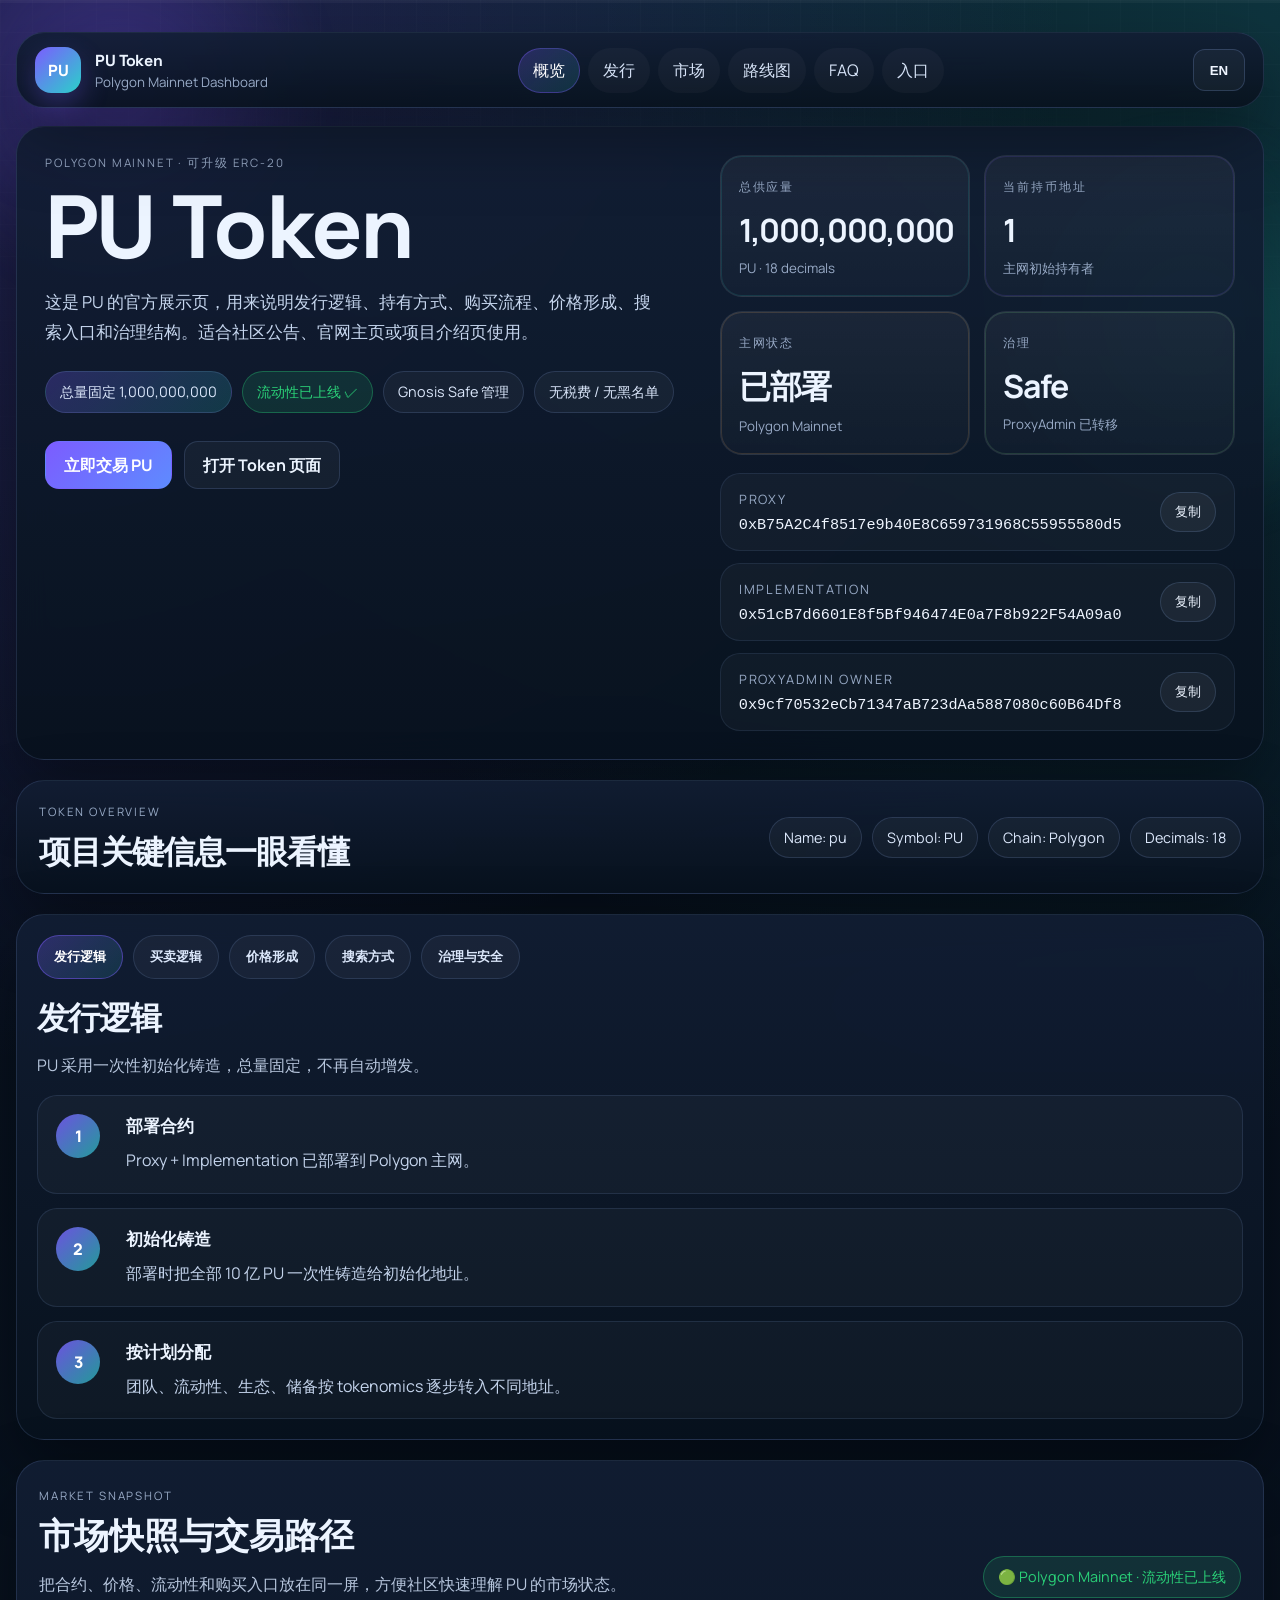
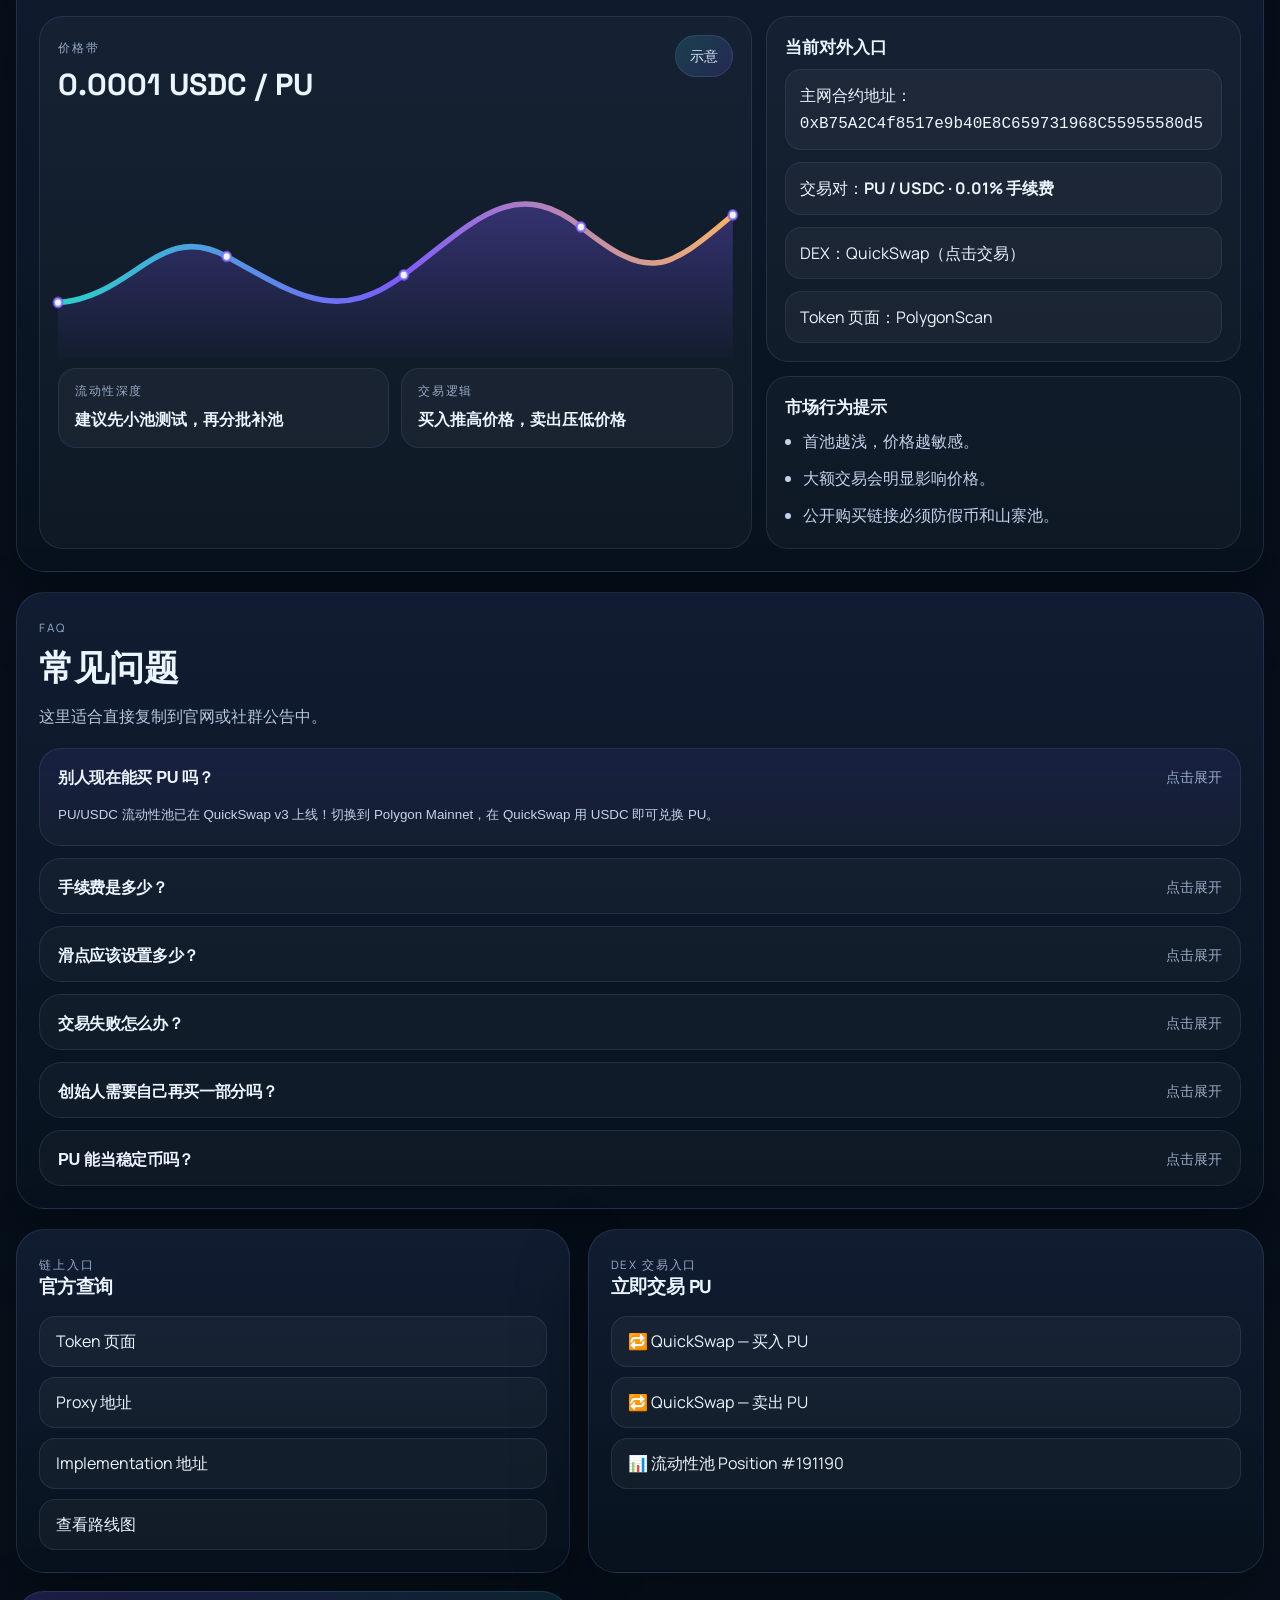
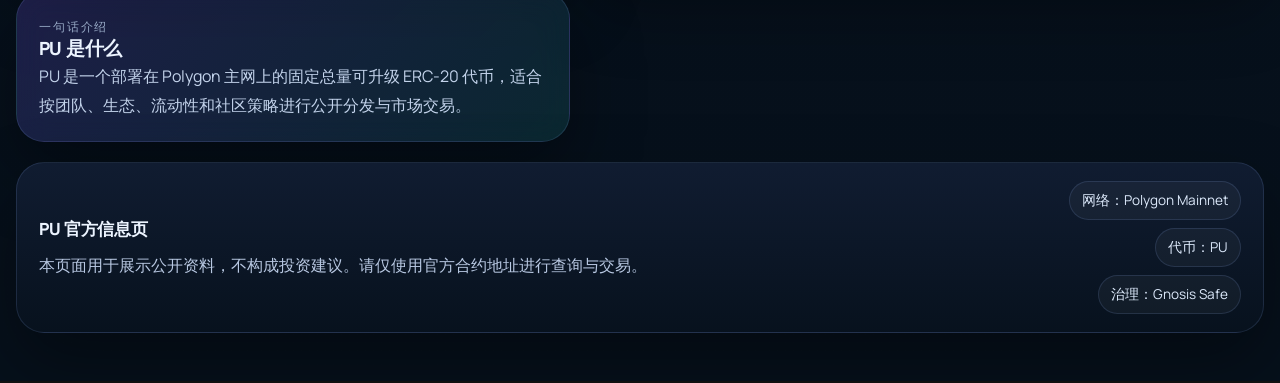
==== index.html @ f5fe123c "deploy: PU Token official site" ====
<!DOCTYPE html>
<html lang="zh-CN">
<head>
  <meta charset="UTF-8" />
  <meta name="viewport" content="width=device-width, initial-scale=1.0" />
  <meta name="description" content="PU 代币展示页：发行、买卖、价格、搜索方式与链上信息总览" />
  <meta property="og:title" content="PU Token" />
  <meta property="og:description" content="PU is a fixed-supply ERC-20 token on Polygon Mainnet, tradeable on QuickSwap v3." />
  <meta property="og:image" content="assets/pu-logo-256.png" />
  <meta property="og:type" content="website" />
  <title>PU Token Dashboard</title>
  <link rel="icon" type="image/png" href="assets/pu-logo-256.png" />
  <link rel="preconnect" href="https://fonts.googleapis.com" />
  <link rel="preconnect" href="https://fonts.gstatic.com" crossorigin />
  <link href="https://fonts.googleapis.com/css2?family=Manrope:wght@400;500;600;700;800&family=Space+Grotesk:wght@400;500;700&display=swap" rel="stylesheet" />
  <link rel="stylesheet" href="styles.css" />
</head>
<body data-page="index">
  <div class="background-orb orb-a"></div>
  <div class="background-orb orb-b"></div>
  <div class="background-grid"></div>
  <div class="scroll-progress" aria-hidden="true"><span></span></div>

  <main class="page-shell">
    <header class="topbar card">
      <a class="brand" href="#overview" aria-label="返回顶部">
        <span class="brand-mark">PU</span>
        <span class="brand-copy">
          <strong>PU Token</strong>
          <small>Polygon Mainnet Dashboard</small>
        </span>
      </a>

      <nav class="nav-links" aria-label="页面导航">
        <a class="nav-link active" href="index.html" data-nav-link data-nav="index" data-zh="概览" data-en="Overview">概览</a>
        <a class="nav-link" href="issuance.html" data-nav-link data-nav="issuance" data-zh="发行" data-en="Issuance">发行</a>
        <a class="nav-link" href="market.html" data-nav-link data-nav="market" data-zh="市场" data-en="Market">市场</a>
        <a class="nav-link" href="roadmap.html" data-nav-link data-nav="roadmap" data-zh="路线图" data-en="Roadmap">路线图</a>
        <a class="nav-link" href="faq.html" data-nav-link data-nav="faq" data-zh="FAQ" data-en="FAQ">FAQ</a>
        <a class="nav-link" href="index.html#links" data-nav-link data-nav="links" data-zh="入口" data-en="Links">入口</a>
      </nav>

      <button class="lang-toggle" type="button" data-lang-toggle>EN</button>
    </header>

    <section class="hero card" id="overview">
      <div class="hero-copy">
        <div class="eyebrow" data-zh="Polygon Mainnet · 可升级 ERC-20" data-en="Polygon Mainnet · Upgradeable ERC-20">Polygon Mainnet · 可升级 ERC-20</div>
        <h1>PU Token</h1>
        <p class="hero-text" data-zh="这是 PU 的官方展示页，用来说明发行逻辑、持有方式、购买流程、价格形成、搜索入口和治理结构。适合社区公告、官网主页或项目介绍页使用。" data-en="This is the official PU page describing issuance logic, holding methods, buy-sell flow, price discovery, search routes, and governance design. It works for community announcements and project homepages.">
          这是 PU 的官方展示页，用来说明发行逻辑、持有方式、购买流程、价格形成、搜索入口和治理结构。适合社区公告、官网主页或项目介绍页使用。
        </p>

        <div class="hero-badges">
          <span class="pill pill-primary">总量固定 1,000,000,000</span>
          <span class="pill pill-green">流动性已上线 ✓</span>
          <span class="pill">Gnosis Safe 管理</span>
          <span class="pill">无税费 / 无黑名单</span>
        </div>

        <div class="hero-actions">
          <a class="button button-primary" href="https://dapp.quickswap.exchange/swap?from=0x3c499c542cEF5E3811e1192ce70d8cC03d5c3359&to=0xB75A2C4f8517e9b40E8C659731968C55955580d5&chainId=137" target="_blank" rel="noreferrer" data-zh="立即交易 PU" data-en="Trade PU Now">立即交易 PU</a>
          <a class="button button-secondary" href="https://polygonscan.com/token/0xB75A2C4f8517e9b40E8C659731968C55955580d5" target="_blank" rel="noreferrer" data-zh="打开 Token 页面" data-en="Open Token Page">打开 Token 页面</a>
        </div>
      </div>

      <div class="hero-panel">
        <div class="panel-grid">
          <article class="metric-card accent-cyan">
            <span class="metric-label">总供应量</span>
            <strong>1,000,000,000</strong>
            <small>PU · 18 decimals</small>
          </article>
          <article class="metric-card accent-violet">
            <span class="metric-label">当前持币地址</span>
            <strong>1</strong>
            <small>主网初始持有者</small>
          </article>
          <article class="metric-card accent-gold">
            <span class="metric-label">主网状态</span>
            <strong>已部署</strong>
            <small>Polygon Mainnet</small>
          </article>
          <article class="metric-card accent-green">
            <span class="metric-label">治理</span>
            <strong>Safe</strong>
            <small>ProxyAdmin 已转移</small>
          </article>
        </div>

        <div class="address-stack">
          <div class="address-item">
            <div>
              <span>Proxy</span>
              <code>0xB75A2C4f8517e9b40E8C659731968C55955580d5</code>
            </div>
            <button data-copy="0xB75A2C4f8517e9b40E8C659731968C55955580d5">复制</button>
          </div>
          <div class="address-item">
            <div>
              <span>Implementation</span>
              <code>0x51cB7d6601E8f5Bf946474E0a7F8b922F54A09a0</code>
            </div>
            <button data-copy="0x51cB7d6601E8f5Bf946474E0a7F8b922F54A09a0">复制</button>
          </div>
          <div class="address-item">
            <div>
              <span>ProxyAdmin Owner</span>
              <code>0x9cf70532eCb71347aB723dAa5887080c60B64Df8</code>
            </div>
            <button data-copy="0x9cf70532eCb71347aB723dAa5887080c60B64Df8">复制</button>
          </div>
        </div>
      </div>
    </section>

    <section class="info-strip card">
      <div>
        <span class="kicker">Token Overview</span>
        <h2>项目关键信息一眼看懂</h2>
      </div>
      <div class="chip-row">
        <span class="chip">Name: pu</span>
        <span class="chip">Symbol: PU</span>
        <span class="chip">Chain: Polygon</span>
        <span class="chip">Decimals: 18</span>
      </div>
    </section>

    <section class="tabs card" id="issuance">
      <div class="tab-bar" role="tablist" aria-label="PU 信息分类">
        <button class="tab active" role="tab" aria-selected="true" data-tab="issuance">发行逻辑</button>
        <button class="tab" role="tab" aria-selected="false" data-tab="trade">买卖逻辑</button>
        <button class="tab" role="tab" aria-selected="false" data-tab="price">价格形成</button>
        <button class="tab" role="tab" aria-selected="false" data-tab="search">搜索方式</button>
        <button class="tab" role="tab" aria-selected="false" data-tab="governance">治理与安全</button>
      </div>

      <div class="tab-panels">
        <article class="tab-panel active" data-panel="issuance">
          <div class="panel-heading">
            <h3>发行逻辑</h3>
            <p>PU 采用一次性初始化铸造，总量固定，不再自动增发。</p>
          </div>

          <div class="timeline">
            <div class="timeline-item">
              <span class="step">1</span>
              <div>
                <h4>部署合约</h4>
                <p>Proxy + Implementation 已部署到 Polygon 主网。</p>
              </div>
            </div>
            <div class="timeline-item">
              <span class="step">2</span>
              <div>
                <h4>初始化铸造</h4>
                <p>部署时把全部 10 亿 PU 一次性铸造给初始化地址。</p>
              </div>
            </div>
            <div class="timeline-item">
              <span class="step">3</span>
              <div>
                <h4>按计划分配</h4>
                <p>团队、流动性、生态、储备按 tokenomics 逐步转入不同地址。</p>
              </div>
            </div>
          </div>
        </article>

        <article class="tab-panel" data-panel="trade">
          <div class="panel-heading">
            <h3>买卖逻辑</h3>
            <p>没有流动性池时，别人只能看见合约，不能在市场上正常买卖。</p>
          </div>

          <div class="two-col">
            <div class="detail-box">
              <h4>怎么买</h4>
              <ol>
                <li>切换到 Polygon Mainnet。</li>
                <li>准备 gas 资产 POL。</li>
                <li>在 DEX 上用 POL 或 USDC 兑换 PU。</li>
                <li>在钱包中手动添加合约地址。</li>
              </ol>
            </div>
            <div class="detail-box">
              <h4>怎么持有</h4>
              <ol>
                <li>小额可放热钱包。</li>
                <li>大额建议冷钱包或多签。</li>
                <li>务必保存助记词与地址备份。</li>
                <li>不要信任陌生链接和假客服。</li>
              </ol>
            </div>
          </div>
        </article>

        <article class="tab-panel" data-panel="price">
          <div class="panel-heading">
            <h3>价格形成</h3>
            <p>PU 的价格由流动性池决定，不是合约里写死的。</p>
          </div>

          <div class="formula-card">
            <div>
              <span class="formula-label">起始价格</span>
              <strong>P = USDC ÷ PU</strong>
            </div>
            <div>
              <span class="formula-label">恒定乘积池</span>
              <strong>x · y = k</strong>
            </div>
          </div>

          <div class="grid-2">
            <div class="detail-box">
              <h4>初始池子作用</h4>
              <p>首池越深，价格越稳；首池越浅，买卖越容易把价格推高或压低。</p>
            </div>
            <div class="detail-box">
              <h4>后续价格变化</h4>
              <p>每笔买单都会减少 PU、增加另一侧资产，卖单则相反，所以价格会随交易自动变化。</p>
            </div>
          </div>
        </article>

        <article class="tab-panel" data-panel="search">
          <div class="panel-heading">
            <h3>搜索方式</h3>
            <p>别人找 PU 的最稳妥方式是“先搜合约地址，再核对交易对”。</p>
          </div>

          <div class="search-cards">
            <div class="detail-box">
              <h4>合约地址</h4>
              <p>在 PolygonScan 搜索主网 Proxy 地址：</p>
              <code>0xB75A2C4f8517e9b40E8C659731968C55955580d5</code>
            </div>
            <div class="detail-box">
              <h4>钱包添加</h4>
              <p>在 MetaMask / Rabby 中粘贴合约地址，自动识别 PU 与 18 小数位。</p>
            </div>
            <div class="detail-box">
              <h4>交易对入口</h4>
              <p>PU/USDC 流动性池已在 QuickSwap v3 上线（0.01% 手续费）。</p>
              <a href="https://dapp.quickswap.exchange/swap?from=0x3c499c542cEF5E3811e1192ce70d8cC03d5c3359&to=0xB75A2C4f8517e9b40E8C659731968C55955580d5&chainId=137" target="_blank" rel="noreferrer" style="color:var(--accent-cyan);font-weight:600;">→ 在 QuickSwap 交易</a>
            </div>
          </div>
        </article>

        <article class="tab-panel" data-panel="governance">
          <div class="panel-heading">
            <h3>治理与安全</h3>
            <p>关键权限已移交多签，适合公开项目的长期治理。</p>
          </div>

          <div class="two-col">
            <div class="detail-box">
              <h4>公开规则</h4>
              <ul>
                <li>总量固定为 10 亿。</li>
                <li>无税费、无黑名单、无自动燃烧。</li>
                <li>团队/生态/流动性分配按公开规则执行。</li>
              </ul>
            </div>
            <div class="detail-box">
              <h4>安全建议</h4>
              <ul>
                <li>大额资产交给 Safe。</li>
                <li>流动性尽量锁仓。</li>
                <li>保留所有 TxHash 便于追溯。</li>
              </ul>
            </div>
          </div>
        </article>
      </div>
    </section>

    <section class="market card" id="market">
      <div class="section-head">
        <div>
          <span class="kicker">Market Snapshot</span>
          <h2>市场快照与交易路径</h2>
          <p>把合约、价格、流动性和购买入口放在同一屏，方便社区快速理解 PU 的市场状态。</p>
        </div>
        <div class="status-pill status-live">🟢 Polygon Mainnet · 流动性已上线</div>
      </div>

      <div class="market-grid">
        <article class="chart-card">
          <div class="chart-topline">
            <div>
              <span class="metric-label">价格带</span>
              <strong>0.0001 USDC / PU</strong>
            </div>
            <span class="trend-tag trend-up">示意</span>
          </div>

          <svg class="sparkline" viewBox="0 0 800 260" preserveAspectRatio="none" aria-label="PU 价格示意图">
            <defs>
              <linearGradient id="lineGradient" x1="0" x2="1" y1="0" y2="0">
                <stop offset="0%" stop-color="#2ad1c9" />
                <stop offset="50%" stop-color="#7c5cff" />
                <stop offset="100%" stop-color="#f7b267" />
              </linearGradient>
              <linearGradient id="areaGradient" x1="0" x2="0" y1="0" y2="1">
                <stop offset="0%" stop-color="rgba(124, 92, 255, 0.34)" />
                <stop offset="100%" stop-color="rgba(124, 92, 255, 0.02)" />
              </linearGradient>
            </defs>
            <path class="sparkline-area" d="M 0 200 C 90 194, 120 110, 200 150 S 330 225, 410 170 S 540 60, 620 118 S 720 168, 800 105 L 800 260 L 0 260 Z"></path>
            <path class="sparkline-line" d="M 0 200 C 90 194, 120 110, 200 150 S 330 225, 410 170 S 540 60, 620 118 S 720 168, 800 105"></path>
            <g class="sparkline-dots">
              <circle cx="0" cy="200" r="5"></circle>
              <circle cx="200" cy="150" r="5"></circle>
              <circle cx="410" cy="170" r="5"></circle>
              <circle cx="620" cy="118" r="5"></circle>
              <circle cx="800" cy="105" r="5"></circle>
            </g>
          </svg>

          <div class="chart-caption">
            <div>
              <span>流动性深度</span>
              <strong>建议先小池测试，再分批补池</strong>
            </div>
            <div>
              <span>交易逻辑</span>
              <strong>买入推高价格，卖出压低价格</strong>
            </div>
          </div>
        </article>

        <div class="market-side">
          <div class="detail-box tall-box">
            <h4>当前对外入口</h4>
            <div class="mini-list">
              <span>主网合约地址：<code>0xB75A2C4f8517e9b40E8C659731968C55955580d5</code></span>
              <span>交易对：<strong>PU / USDC · 0.01% 手续费</strong></span>
              <span>DEX：<a href="https://dapp.quickswap.exchange/swap?from=0x3c499c542cEF5E3811e1192ce70d8cC03d5c3359&to=0xB75A2C4f8517e9b40E8C659731968C55955580d5&chainId=137" target="_blank" rel="noreferrer">QuickSwap（点击交易）</a></span>
              <span>Token 页面：<a href="https://polygonscan.com/token/0xB75A2C4f8517e9b40E8C659731968C55955580d5" target="_blank" rel="noreferrer">PolygonScan</a></span>
            </div>
          </div>

          <div class="detail-box tall-box">
            <h4>市场行为提示</h4>
            <ul>
              <li>首池越浅，价格越敏感。</li>
              <li>大额交易会明显影响价格。</li>
              <li>公开购买链接必须防假币和山寨池。</li>
            </ul>
          </div>
        </div>
      </div>
    </section>

    <section class="faq card" id="faq">
      <div class="section-head">
        <div>
          <span class="kicker">FAQ</span>
          <h2>常见问题</h2>
          <p>这里适合直接复制到官网或社群公告中。</p>
        </div>
      </div>

      <div class="faq-list">
        <button class="faq-item active" type="button">
          <div class="faq-question">
            <strong>别人现在能买 PU 吗？</strong>
            <span>点击展开</span>
          </div>
          <div class="faq-answer">
            PU/USDC 流动性池已在 QuickSwap v3 上线！切换到 Polygon Mainnet，在 <a href="https://dapp.quickswap.exchange/swap?from=0x3c499c542cEF5E3811e1192ce70d8cC03d5c3359&to=0xB75A2C4f8517e9b40E8C659731968C55955580d5&chainId=137" target="_blank" rel="noreferrer">QuickSwap</a> 用 USDC 即可兑换 PU。
          </div>
        </button>
        <button class="faq-item" type="button">
          <div class="faq-question">
            <strong>手续费是多少？</strong>
            <span>点击展开</span>
          </div>
          <div class="faq-answer">
            PU/USDC 池子使用 <strong>0.01% 手续费</strong>档位（QuickSwap v3 最低档）。每笔交易收取交易额的 0.01%，直接分配给流动性提供者。例如交易 10 USDC 的 PU，手续费约 0.001 USDC。
          </div>
        </button>
        <button class="faq-item" type="button">
          <div class="faq-question">
            <strong>滑点应该设置多少？</strong>
            <span>点击展开</span>
          </div>
          <div class="faq-answer">
            当前池子深度约 <strong>100 USDC</strong>，建议：小额（≤1 USDC）设 1%，中额（1–5 USDC）设 3%，大额（>5 USDC）设 5% 以上或分批执行。QuickSwap 中点击右上角 ⚙️ 图标可设置滑点容差（Slippage Tolerance）。
          </div>
        </button>
        <button class="faq-item" type="button">
          <div class="faq-question">
            <strong>交易失败怎么办？</strong>
            <span>点击展开</span>
          </div>
          <div class="faq-answer">
            常见原因：① 滑点过小——价格在确认前变动超出容差，请提高滑点后重试；② POL 不足——Polygon 链上交易需要 POL 作 gas，请确保钱包有 0.05+ POL；③ 授权未通过——首次交易需先完成 USDC Approve，点击 QuickSwap 页面的 Approve 按钮。失败的链上交易不会扣除代币，但 gas 费用仍会消耗少量 POL。
          </div>
        </button>
        <button class="faq-item" type="button">
          <div class="faq-question">
            <strong>创始人需要自己再买一部分吗？</strong>
            <span>点击展开</span>
          </div>
          <div class="faq-answer">
            不一定。当前设计中，初始供应已一次性铸造到部署者地址；如果你控制这个地址，就已经持有全部初始供应。
          </div>
        </button>
        <button class="faq-item" type="button">
          <div class="faq-question">
            <strong>PU 能当稳定币吗？</strong>
            <span>点击展开</span>
          </div>
          <div class="faq-answer">
            目前不能。PU 的价格由流动性池决定，属于普通可交易代币；如果要做稳定价格，需要重新设计锚定、赎回和风控机制。
          </div>
        </button>
      </div>
    </section>

    <section class="footer-grid" id="links">
      <article class="card small-card">
        <span class="kicker">链上入口</span>
        <h3>官方查询</h3>
        <div class="link-list">
          <a href="https://polygonscan.com/token/0xB75A2C4f8517e9b40E8C659731968C55955580d5" target="_blank" rel="noreferrer">Token 页面</a>
          <a href="https://polygonscan.com/address/0xB75A2C4f8517e9b40E8C659731968C55955580d5" target="_blank" rel="noreferrer">Proxy 地址</a>
          <a href="https://polygonscan.com/address/0x51cB7d6601E8f5Bf946474E0a7F8b922F54A09a0" target="_blank" rel="noreferrer">Implementation 地址</a>
          <a href="roadmap.html" data-zh="查看路线图" data-en="Open Roadmap">查看路线图</a>
        </div>
      </article>

      <article class="card small-card">
        <span class="kicker">DEX 交易入口</span>
        <h3>立即交易 PU</h3>
        <div class="link-list">
          <a href="https://dapp.quickswap.exchange/swap?from=0x3c499c542cEF5E3811e1192ce70d8cC03d5c3359&to=0xB75A2C4f8517e9b40E8C659731968C55955580d5&chainId=137" target="_blank" rel="noreferrer">🔁 QuickSwap — 买入 PU</a>
          <a href="https://dapp.quickswap.exchange/swap?from=0xB75A2C4f8517e9b40E8C659731968C55955580d5&to=0x3c499c542cEF5E3811e1192ce70d8cC03d5c3359&chainId=137" target="_blank" rel="noreferrer">🔁 QuickSwap — 卖出 PU</a>
          <a href="https://dapp.quickswap.exchange/pool/191190?chainId=137" target="_blank" rel="noreferrer">📊 流动性池 Position #191190</a>
        </div>
      </article>

      <article class="card small-card highlight-card">
        <span class="kicker">一句话介绍</span>
        <h3>PU 是什么</h3>
        <p>
          PU 是一个部署在 Polygon 主网上的固定总量可升级 ERC-20 代币，适合按团队、生态、流动性和社区策略进行公开分发与市场交易。
        </p>
      </article>
    </section>

    <footer class="site-footer card">
      <div class="site-footer-main">
        <strong data-zh="PU 官方信息页" data-en="PU Official Information Hub">PU 官方信息页</strong>
        <p data-zh="本页面用于展示公开资料，不构成投资建议。请仅使用官方合约地址进行查询与交易。" data-en="This site is for public information only and does not constitute investment advice. Use official contract addresses only when searching or trading.">本页面用于展示公开资料，不构成投资建议。请仅使用官方合约地址进行查询与交易。</p>
      </div>
      <div class="site-footer-meta">
        <span data-zh="网络：Polygon Mainnet" data-en="Network: Polygon Mainnet">网络：Polygon Mainnet</span>
        <span data-zh="代币：PU" data-en="Token: PU">代币：PU</span>
        <span data-zh="治理：Gnosis Safe" data-en="Governance: Gnosis Safe">治理：Gnosis Safe</span>
      </div>
    </footer>
  </main>

  <div class="toast" id="toast" role="status" aria-live="polite"></div>
  <button class="back-to-top" type="button" aria-label="回到顶部">↑</button>

  <script src="app.js"></script>
</body>
</html>
---- styles.css ----
:root {
  color-scheme: dark;
  --bg: #07111f;
  --bg-soft: rgba(12, 20, 35, 0.72);
  --surface: rgba(14, 24, 42, 0.82);
  --surface-strong: rgba(18, 31, 52, 0.96);
  --border: rgba(149, 184, 255, 0.14);
  --text: #ecf4ff;
  --muted: #98aac6;
  --accent: #7c5cff;
  --accent-2: #2ad1c9;
  --accent-3: #f7b267;
  --accent-4: #8be28b;
  --shadow: 0 30px 70px rgba(0, 0, 0, 0.35);
}

* {
  box-sizing: border-box;
}

html {
  scroll-behavior: smooth;
}

body {
  margin: 0;
  min-height: 100vh;
  background:
    radial-gradient(circle at top left, rgba(124, 92, 255, 0.22), transparent 28%),
    radial-gradient(circle at top right, rgba(42, 209, 201, 0.18), transparent 30%),
    linear-gradient(180deg, #08111f 0%, #06101b 100%);
  color: var(--text);
  font-family: "Manrope", "Segoe UI", sans-serif;
  overflow-x: hidden;
}

body::before {
  content: "";
  position: fixed;
  inset: 0;
  background-image: linear-gradient(rgba(255,255,255,0.02) 1px, transparent 1px), linear-gradient(90deg, rgba(255,255,255,0.02) 1px, transparent 1px);
  background-size: 32px 32px;
  pointer-events: none;
  mask-image: linear-gradient(180deg, rgba(0, 0, 0, 0.8), transparent 90%);
}

a {
  color: inherit;
  text-decoration: none;
}

code {
  font-family: "Cascadia Mono", "SFMono-Regular", Consolas, monospace;
}

.page-shell {
  position: relative;
  width: min(1280px, calc(100% - 32px));
  margin: 0 auto;
  padding: 32px 0 48px;
}

.topbar {
  position: sticky;
  top: 14px;
  z-index: 20;
  display: flex;
  align-items: center;
  justify-content: space-between;
  gap: 18px;
  padding: 14px 18px;
  margin-bottom: 18px;
  background: rgba(10, 18, 31, 0.75);
  backdrop-filter: blur(18px);
}

.brand {
  display: inline-flex;
  align-items: center;
  gap: 14px;
  min-width: 0;
}

.brand-mark {
  width: 46px;
  height: 46px;
  border-radius: 16px;
  display: grid;
  place-items: center;
  font-family: "Space Grotesk", sans-serif;
  font-weight: 700;
  color: #fff;
  background: linear-gradient(135deg, var(--accent), var(--accent-2));
  box-shadow: 0 12px 28px rgba(124, 92, 255, 0.3);
}

.brand-copy {
  display: grid;
  gap: 2px;
}

.brand-copy strong {
  font-family: "Space Grotesk", sans-serif;
  font-size: 1rem;
  letter-spacing: -0.02em;
}

.brand-copy small {
  color: var(--muted);
}

.nav-links {
  display: flex;
  flex-wrap: wrap;
  gap: 8px;
  justify-content: flex-end;
}

.nav-link {
  padding: 10px 14px;
  border-radius: 999px;
  color: #d6e3f7;
  border: 1px solid transparent;
  background: rgba(255, 255, 255, 0.03);
  transition: transform 160ms ease, background 160ms ease, border-color 160ms ease;
}

.nav-link:hover {
  transform: translateY(-1px);
  border-color: rgba(149, 184, 255, 0.16);
}

.nav-link.active {
  background: linear-gradient(135deg, rgba(124, 92, 255, 0.24), rgba(42, 209, 201, 0.16));
  border-color: rgba(124, 92, 255, 0.34);
  color: #fff;
}

.lang-toggle {
  min-width: 52px;
  height: 42px;
  border-radius: 12px;
  border: 1px solid rgba(149, 184, 255, 0.2);
  background: rgba(255, 255, 255, 0.04);
  color: #eff5ff;
  font-weight: 700;
  cursor: pointer;
  transition: transform 160ms ease, border-color 160ms ease;
}

.lang-toggle:hover {
  transform: translateY(-1px);
  border-color: rgba(124, 92, 255, 0.4);
}

.background-orb {
  position: fixed;
  width: 420px;
  height: 420px;
  border-radius: 50%;
  filter: blur(20px);
  opacity: 0.4;
  pointer-events: none;
}

.orb-a {
  top: -120px;
  left: -90px;
  background: radial-gradient(circle, rgba(124, 92, 255, 0.8), transparent 70%);
}

.orb-b {
  right: -120px;
  top: 120px;
  background: radial-gradient(circle, rgba(42, 209, 201, 0.7), transparent 70%);
}

.background-grid {
  position: fixed;
  inset: 0;
  background-image: linear-gradient(rgba(255, 255, 255, 0.02) 1px, transparent 1px), linear-gradient(90deg, rgba(255, 255, 255, 0.02) 1px, transparent 1px);
  background-size: 42px 42px;
  pointer-events: none;
  opacity: 0.18;
  mask-image: linear-gradient(180deg, rgba(0, 0, 0, 0.85), transparent 92%);
}

.scroll-progress {
  position: fixed;
  top: 0;
  left: 0;
  width: 100%;
  height: 3px;
  z-index: 35;
  background: rgba(255, 255, 255, 0.04);
}

.scroll-progress span {
  display: block;
  width: 0%;
  height: 100%;
  background: linear-gradient(90deg, var(--accent-2), var(--accent), var(--accent-3));
  box-shadow: 0 0 18px rgba(124, 92, 255, 0.5);
  transition: width 120ms linear;
}

.card {
  background: linear-gradient(180deg, rgba(18, 30, 52, 0.9), rgba(8, 18, 30, 0.92));
  border: 1px solid var(--border);
  box-shadow: var(--shadow);
  backdrop-filter: blur(16px);
  border-radius: 28px;
}

.hero {
  display: grid;
  grid-template-columns: 1.2fr 0.95fr;
  gap: 24px;
  padding: 28px;
}

#overview,
#issuance,
#market,
#faq,
#links {
  scroll-margin-top: 104px;
}

.eyebrow,
.kicker,
.metric-label,
.formula-label {
  text-transform: uppercase;
  letter-spacing: 0.16em;
  font-size: 0.72rem;
  color: var(--muted);
}

.hero h1,
.info-strip h2,
.panel-heading h3,
.small-card h3 {
  margin: 0;
  font-family: "Space Grotesk", "Manrope", sans-serif;
  letter-spacing: -0.03em;
}

.hero h1 {
  font-size: clamp(3rem, 7vw, 5.8rem);
  margin-top: 14px;
  line-height: 0.94;
}

.hero-text {
  margin: 18px 0 0;
  color: #c6d6ee;
  line-height: 1.8;
  max-width: 62ch;
  font-size: 1.04rem;
}

.hero-badges {
  display: flex;
  flex-wrap: wrap;
  gap: 10px;
  margin-top: 24px;
}

.pill,
.chip {
  display: inline-flex;
  align-items: center;
  gap: 8px;
  padding: 10px 14px;
  border-radius: 999px;
  border: 1px solid rgba(149, 184, 255, 0.16);
  background: rgba(255, 255, 255, 0.04);
  color: #dbe7fb;
  font-size: 0.9rem;
}

.pill-primary {
  background: linear-gradient(135deg, rgba(124, 92, 255, 0.26), rgba(42, 209, 201, 0.18));
}

.hero-actions {
  display: flex;
  gap: 12px;
  flex-wrap: wrap;
  margin-top: 28px;
}

.button {
  display: inline-flex;
  align-items: center;
  justify-content: center;
  min-height: 48px;
  padding: 0 18px;
  border-radius: 14px;
  border: 1px solid transparent;
  font-weight: 700;
  transition: transform 160ms ease, border-color 160ms ease, background 160ms ease;
}

.button:hover,
.tab:hover,
.address-item button:hover,
.link-list a:hover {
  transform: translateY(-1px);
}

.button-primary {
  background: linear-gradient(135deg, var(--accent), #5e8bff);
  color: white;
}

.button-secondary {
  background: rgba(255, 255, 255, 0.04);
  border-color: rgba(149, 184, 255, 0.16);
}

.hero-panel {
  display: flex;
  flex-direction: column;
  gap: 18px;
}

.panel-grid {
  display: grid;
  grid-template-columns: repeat(2, minmax(0, 1fr));
  gap: 14px;
}

.metric-card {
  padding: 18px;
  border-radius: 22px;
  border: 1px solid rgba(255, 255, 255, 0.08);
  background: linear-gradient(180deg, rgba(255,255,255,0.05), rgba(255,255,255,0.02));
}

.metric-card strong {
  display: block;
  font-size: clamp(1.3rem, 2.8vw, 2rem);
  margin: 12px 0 4px;
  letter-spacing: -0.04em;
}

.metric-card small {
  color: var(--muted);
}

.accent-cyan { box-shadow: inset 0 0 0 1px rgba(42, 209, 201, 0.14); }
.accent-violet { box-shadow: inset 0 0 0 1px rgba(124, 92, 255, 0.16); }
.accent-gold { box-shadow: inset 0 0 0 1px rgba(247, 178, 103, 0.16); }
.accent-green { box-shadow: inset 0 0 0 1px rgba(139, 226, 139, 0.16); }

.address-stack {
  display: flex;
  flex-direction: column;
  gap: 12px;
}

.address-item {
  display: flex;
  align-items: center;
  justify-content: space-between;
  gap: 16px;
  padding: 16px 18px;
  border-radius: 20px;
  background: rgba(255, 255, 255, 0.03);
  border: 1px solid rgba(149, 184, 255, 0.1);
}

.address-item span {
  display: block;
  color: var(--muted);
  font-size: 0.8rem;
  text-transform: uppercase;
  letter-spacing: 0.14em;
}

.address-item code {
  display: inline-block;
  margin-top: 8px;
  word-break: break-all;
  color: #eff5ff;
  font-size: 0.95rem;
}

.address-item button {
  flex: none;
  border: 1px solid rgba(149, 184, 255, 0.16);
  background: rgba(255, 255, 255, 0.05);
  color: var(--text);
  border-radius: 999px;
  padding: 10px 14px;
  cursor: pointer;
  transition: transform 160ms ease, background 160ms ease;
}

.info-strip {
  margin-top: 20px;
  padding: 18px 22px;
  display: flex;
  align-items: center;
  justify-content: space-between;
  gap: 20px;
}

.info-strip h2 {
  font-size: clamp(1.4rem, 3vw, 2rem);
  margin-top: 10px;
}

.chip-row {
  display: flex;
  flex-wrap: wrap;
  gap: 10px;
  justify-content: flex-end;
}

.tabs {
  margin-top: 20px;
  padding: 20px;
}

.tab-bar {
  display: flex;
  flex-wrap: wrap;
  gap: 10px;
  margin-bottom: 18px;
}

.tab {
  border: 1px solid rgba(149, 184, 255, 0.14);
  background: rgba(255, 255, 255, 0.04);
  color: #dbe7fb;
  border-radius: 999px;
  padding: 12px 16px;
  font-weight: 700;
  cursor: pointer;
}

.tab.active {
  background: linear-gradient(135deg, rgba(124, 92, 255, 0.28), rgba(42, 209, 201, 0.14));
  color: #fff;
  border-color: rgba(124, 92, 255, 0.45);
}

.tab-panel {
  display: none;
  animation: fadeUp 220ms ease;
}

.tab-panel.active {
  display: block;
}

.panel-heading {
  margin-bottom: 16px;
}

.panel-heading h3 {
  font-size: clamp(1.4rem, 3vw, 2rem);
}

.panel-heading p {
  margin: 10px 0 0;
  color: #b7c6dd;
  line-height: 1.75;
}

.timeline {
  display: grid;
  gap: 14px;
}

.timeline-item {
  display: grid;
  grid-template-columns: 56px 1fr;
  gap: 14px;
  padding: 18px;
  border-radius: 20px;
  border: 1px solid rgba(149, 184, 255, 0.12);
  background: rgba(255, 255, 255, 0.03);
}

.step {
  width: 44px;
  height: 44px;
  border-radius: 50%;
  display: grid;
  place-items: center;
  font-weight: 800;
  background: linear-gradient(135deg, rgba(124, 92, 255, 0.85), rgba(42, 209, 201, 0.7));
  color: white;
}

.timeline-item h4,
.detail-box h4 {
  margin: 0 0 8px;
  font-size: 1.05rem;
}

.timeline-item p,
.detail-box p,
.detail-box li,
.small-card p {
  margin: 0;
  color: #c3d3eb;
  line-height: 1.8;
}

.two-col,
.grid-2,
.search-cards {
  display: grid;
  grid-template-columns: repeat(2, minmax(0, 1fr));
  gap: 14px;
}

.search-cards {
  grid-template-columns: repeat(3, minmax(0, 1fr));
}

.market,
.faq {
  margin-top: 20px;
  padding: 22px;
}

.section-head {
  display: flex;
  align-items: flex-end;
  justify-content: space-between;
  gap: 16px;
  margin-bottom: 18px;
}

.section-head h2 {
  margin: 8px 0 0;
  font-family: "Space Grotesk", sans-serif;
  font-size: clamp(1.5rem, 3vw, 2.2rem);
}

.section-head p {
  margin: 10px 0 0;
  max-width: 68ch;
  color: #b7c6dd;
  line-height: 1.75;
}

.status-pill,
.trend-tag {
  display: inline-flex;
  align-items: center;
  justify-content: center;
  padding: 10px 14px;
  border-radius: 999px;
  border: 1px solid rgba(149, 184, 255, 0.14);
  background: rgba(255, 255, 255, 0.05);
  color: #dbe7fb;
  font-size: 0.9rem;
}
.status-pill.status-live {
  background: rgba(42, 209, 120, 0.12);
  border-color: rgba(42, 209, 120, 0.35);
  color: #2ad178;
}
.pill.pill-green {
  background: rgba(42, 209, 120, 0.12);
  border-color: rgba(42, 209, 120, 0.35);
  color: #2ad178;
}

.trend-up {
  background: linear-gradient(135deg, rgba(42, 209, 201, 0.18), rgba(124, 92, 255, 0.16));
}

.market-grid {
  display: grid;
  grid-template-columns: 1.2fr 0.8fr;
  gap: 14px;
}

.chart-card {
  padding: 18px;
  border-radius: 24px;
  border: 1px solid rgba(149, 184, 255, 0.12);
  background: rgba(255, 255, 255, 0.03);
}

.chart-topline {
  display: flex;
  align-items: flex-start;
  justify-content: space-between;
  gap: 12px;
  margin-bottom: 14px;
}

.chart-topline strong {
  display: block;
  margin-top: 8px;
  font-family: "Space Grotesk", sans-serif;
  font-size: clamp(1.2rem, 2.8vw, 1.9rem);
}

.sparkline {
  width: 100%;
  height: 240px;
  display: block;
  overflow: visible;
}

.sparkline-area {
  fill: url(#areaGradient);
  opacity: 0.95;
}

.sparkline-line {
  fill: none;
  stroke: url(#lineGradient);
  stroke-width: 6;
  stroke-linecap: round;
  stroke-linejoin: round;
  stroke-dasharray: 1400;
  stroke-dashoffset: 1400;
  animation: drawLine 1.7s ease forwards;
}

.sparkline-dots circle {
  fill: #eff5ff;
  stroke: rgba(124, 92, 255, 0.7);
  stroke-width: 3;
}

.chart-caption {
  display: grid;
  grid-template-columns: repeat(2, minmax(0, 1fr));
  gap: 12px;
  margin-top: 10px;
}

.chart-caption > div {
  padding: 14px 16px;
  border-radius: 18px;
  background: rgba(255, 255, 255, 0.04);
  border: 1px solid rgba(149, 184, 255, 0.1);
}

.chart-caption span {
  display: block;
  color: var(--muted);
  text-transform: uppercase;
  letter-spacing: 0.14em;
  font-size: 0.72rem;
}

.chart-caption strong {
  display: block;
  margin-top: 8px;
  font-size: 0.98rem;
  line-height: 1.65;
}

.market-side {
  display: grid;
  gap: 14px;
}

.tall-box {
  min-height: 100%;
}

.mini-list {
  display: grid;
  gap: 12px;
  margin-top: 10px;
}

.mini-list span {
  padding: 12px 14px;
  border-radius: 16px;
  background: rgba(255, 255, 255, 0.04);
  border: 1px solid rgba(149, 184, 255, 0.1);
  line-height: 1.65;
}

.faq-list {
  display: grid;
  gap: 12px;
}

.faq-item {
  width: 100%;
  text-align: left;
  padding: 0;
  border: 1px solid rgba(149, 184, 255, 0.12);
  border-radius: 22px;
  background: rgba(255, 255, 255, 0.03);
  color: var(--text);
  cursor: pointer;
  overflow: hidden;
}

.faq-question {
  display: flex;
  align-items: center;
  justify-content: space-between;
  gap: 12px;
  padding: 18px 18px 14px;
}

.faq-question strong {
  font-size: 1.02rem;
  letter-spacing: -0.02em;
}

.faq-question span {
  color: var(--muted);
  font-size: 0.9rem;
  flex: none;
}

.faq-answer {
  max-height: 0;
  overflow: hidden;
  padding: 0 18px;
  color: #c3d3eb;
  line-height: 1.8;
  transition: max-height 240ms ease, padding-bottom 240ms ease;
}

.faq-item.active .faq-answer {
  max-height: 180px;
  padding-bottom: 18px;
}

.faq-item.active {
  background: linear-gradient(180deg, rgba(124, 92, 255, 0.1), rgba(255, 255, 255, 0.03));
}


.detail-box {
  padding: 18px;
  border-radius: 22px;
  background: rgba(255, 255, 255, 0.03);
  border: 1px solid rgba(149, 184, 255, 0.12);
}

.detail-box ol,
.detail-box ul {
  margin: 0;
  padding-left: 18px;
  color: #d4e0f2;
}

.detail-box li + li {
  margin-top: 8px;
}

.formula-card {
  display: grid;
  grid-template-columns: repeat(2, minmax(0, 1fr));
  gap: 14px;
  margin-bottom: 14px;
}

.formula-card > div {
  padding: 18px;
  border-radius: 20px;
  background: linear-gradient(180deg, rgba(124, 92, 255, 0.14), rgba(255, 255, 255, 0.03));
  border: 1px solid rgba(149, 184, 255, 0.12);
}

.formula-card strong {
  display: block;
  margin-top: 10px;
  font-family: "Space Grotesk", sans-serif;
  font-size: clamp(1.2rem, 2.8vw, 1.8rem);
}

.footer-grid {
  display: grid;
  grid-template-columns: 0.9fr 1.1fr;
  gap: 18px;
  margin-top: 20px;
}

.site-footer {
  margin-top: 20px;
  padding: 18px 22px;
  display: grid;
  grid-template-columns: 1.1fr 0.9fr;
  gap: 16px;
  align-items: center;
}

.site-footer-main strong {
  display: block;
  font-family: "Space Grotesk", sans-serif;
  letter-spacing: -0.02em;
  font-size: 1.08rem;
}

.site-footer-main p {
  margin: 10px 0 0;
  color: #b8c8e2;
  line-height: 1.75;
}

.site-footer-meta {
  display: grid;
  gap: 8px;
  justify-items: flex-end;
}

.site-footer-meta span {
  padding: 9px 12px;
  border-radius: 999px;
  background: rgba(255, 255, 255, 0.04);
  border: 1px solid rgba(149, 184, 255, 0.14);
  color: #dce9fb;
  font-size: 0.85rem;
}

.small-card {
  padding: 22px;
}

.link-list {
  display: grid;
  gap: 10px;
  margin-top: 16px;
}

.link-list a {
  padding: 13px 16px;
  border-radius: 16px;
  background: rgba(255, 255, 255, 0.04);
  border: 1px solid rgba(149, 184, 255, 0.12);
  transition: transform 160ms ease, background 160ms ease;
}

.highlight-card {
  background: linear-gradient(135deg, rgba(124, 92, 255, 0.2), rgba(42, 209, 201, 0.12));
}

.toast {
  position: fixed;
  bottom: 22px;
  left: 50%;
  transform: translateX(-50%) translateY(24px);
  padding: 12px 18px;
  border-radius: 999px;
  background: rgba(8, 17, 31, 0.95);
  color: #fff;
  border: 1px solid rgba(149, 184, 255, 0.18);
  box-shadow: var(--shadow);
  opacity: 0;
  pointer-events: none;
  transition: opacity 180ms ease, transform 180ms ease;
}

.toast.show {
  opacity: 1;
  transform: translateX(-50%) translateY(0);
}

.back-to-top {
  position: fixed;
  right: 22px;
  bottom: 22px;
  width: 52px;
  height: 52px;
  border-radius: 18px;
  border: 1px solid rgba(149, 184, 255, 0.18);
  background: rgba(10, 18, 31, 0.9);
  color: #fff;
  font-size: 1.2rem;
  font-weight: 800;
  box-shadow: var(--shadow);
  cursor: pointer;
  opacity: 0;
  transform: translateY(14px);
  pointer-events: none;
  transition: opacity 180ms ease, transform 180ms ease, border-color 180ms ease, background 180ms ease;
  z-index: 30;
}

.back-to-top.show {
  opacity: 1;
  transform: translateY(0);
  pointer-events: auto;
}

.back-to-top:hover {
  border-color: rgba(124, 92, 255, 0.34);
  background: rgba(17, 26, 41, 0.98);
}

@keyframes fadeUp {
  from {
    opacity: 0;
    transform: translateY(6px);
  }
  to {
    opacity: 1;
    transform: translateY(0);
  }
}

@keyframes drawLine {
  to {
    stroke-dashoffset: 0;
  }
}

@media (max-width: 1080px) {
  .hero,
  .footer-grid,
  .site-footer,
  .info-strip,
  .two-col,
  .grid-2,
  .search-cards,
  .market-grid,
  .formula-card {
    grid-template-columns: 1fr;
  }

  .info-strip {
    align-items: flex-start;
  }

  .topbar {
    flex-direction: column;
    align-items: stretch;
  }

  .brand,
  .nav-links {
    justify-content: flex-start;
  }

  .lang-toggle {
    align-self: flex-start;
  }

  .back-to-top {
    right: 14px;
    bottom: 14px;
  }

  .chip-row {
    justify-content: flex-start;
  }

  .site-footer-meta {
    justify-items: flex-start;
  }
}

@media (max-width: 720px) {
  .page-shell {
    width: min(100% - 20px, 100%);
    padding: 12px 0 32px;
  }

  .hero,
  .tabs,
  .small-card,
  .info-strip {
    padding: 16px;
    border-radius: 22px;
  }

  .panel-grid {
    grid-template-columns: 1fr;
  }

  .section-head,
  .chart-topline,
  .faq-question {
    flex-direction: column;
    align-items: flex-start;
  }

  .chart-caption {
    grid-template-columns: 1fr;
  }

  .address-item,
  .timeline-item {
    grid-template-columns: 1fr;
    align-items: flex-start;
  }

  .address-item button {
    width: 100%;
  }

  .button {
    width: 100%;
  }
}
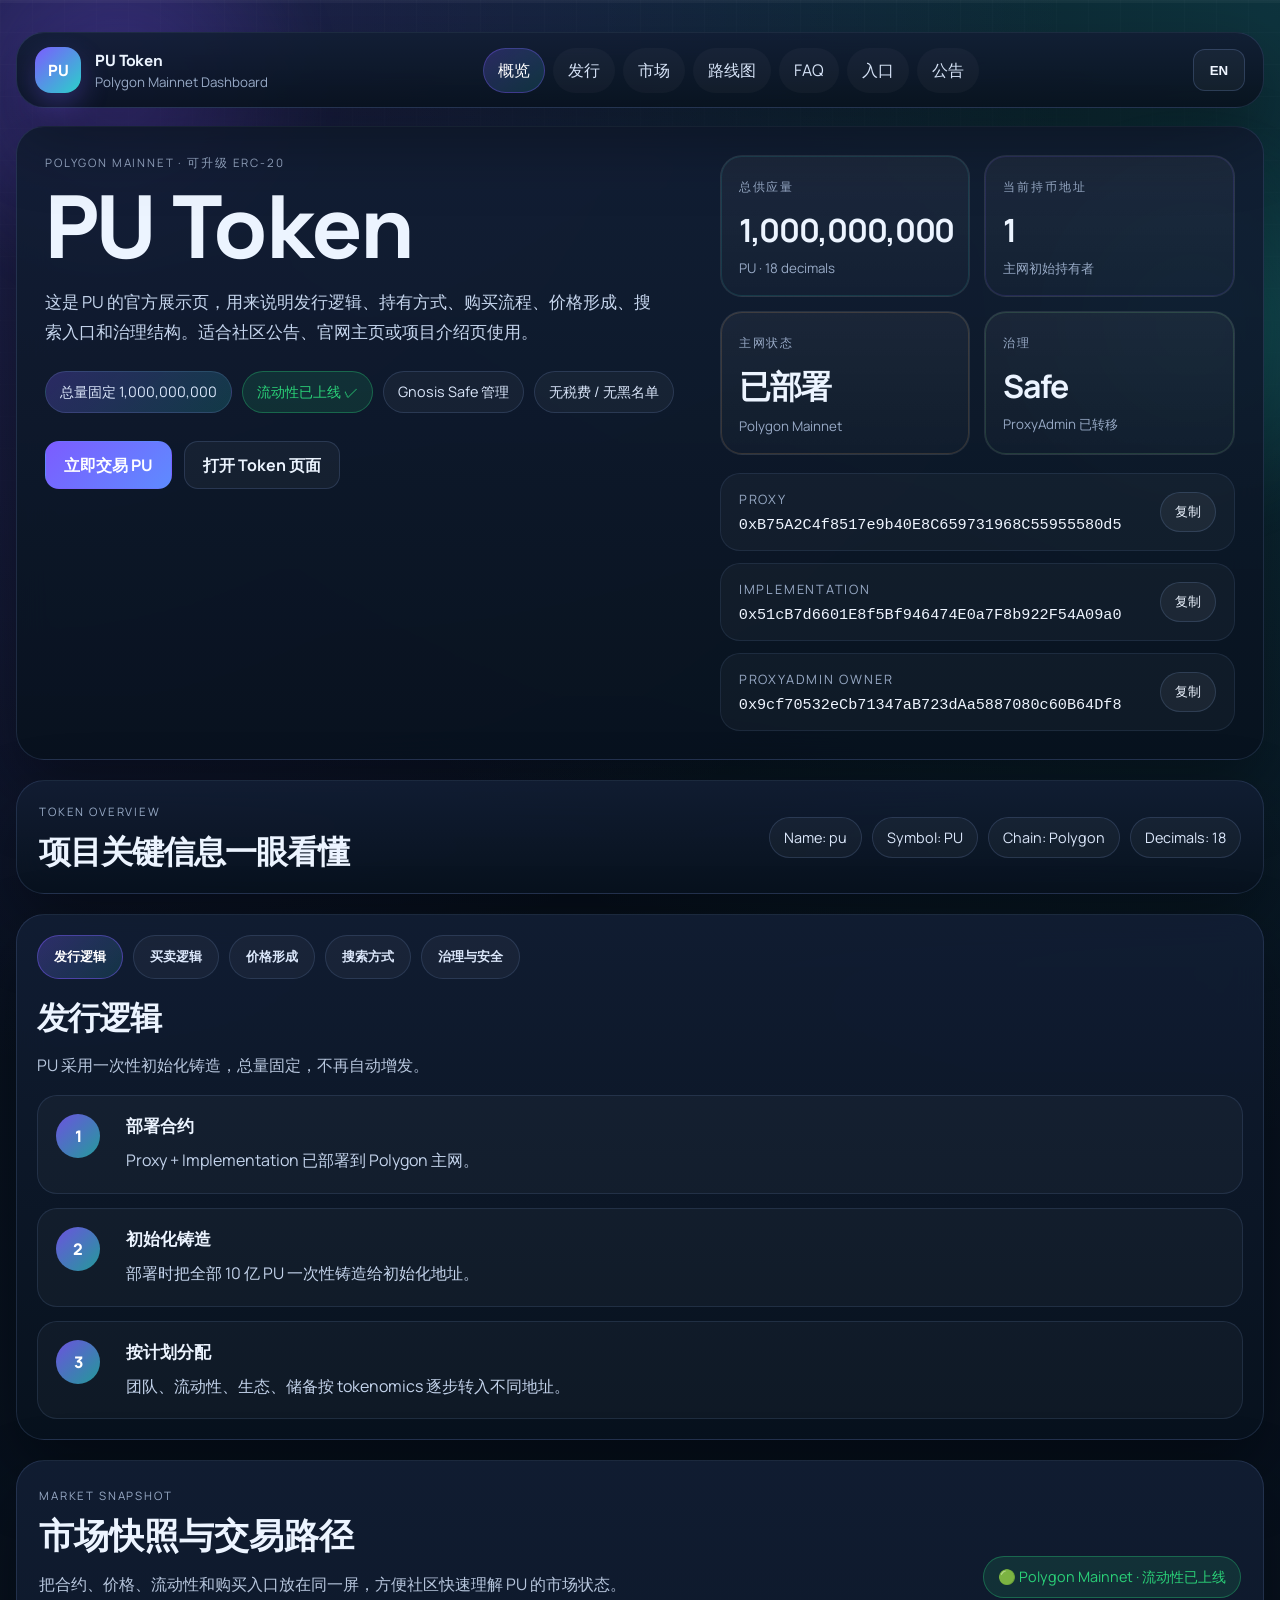
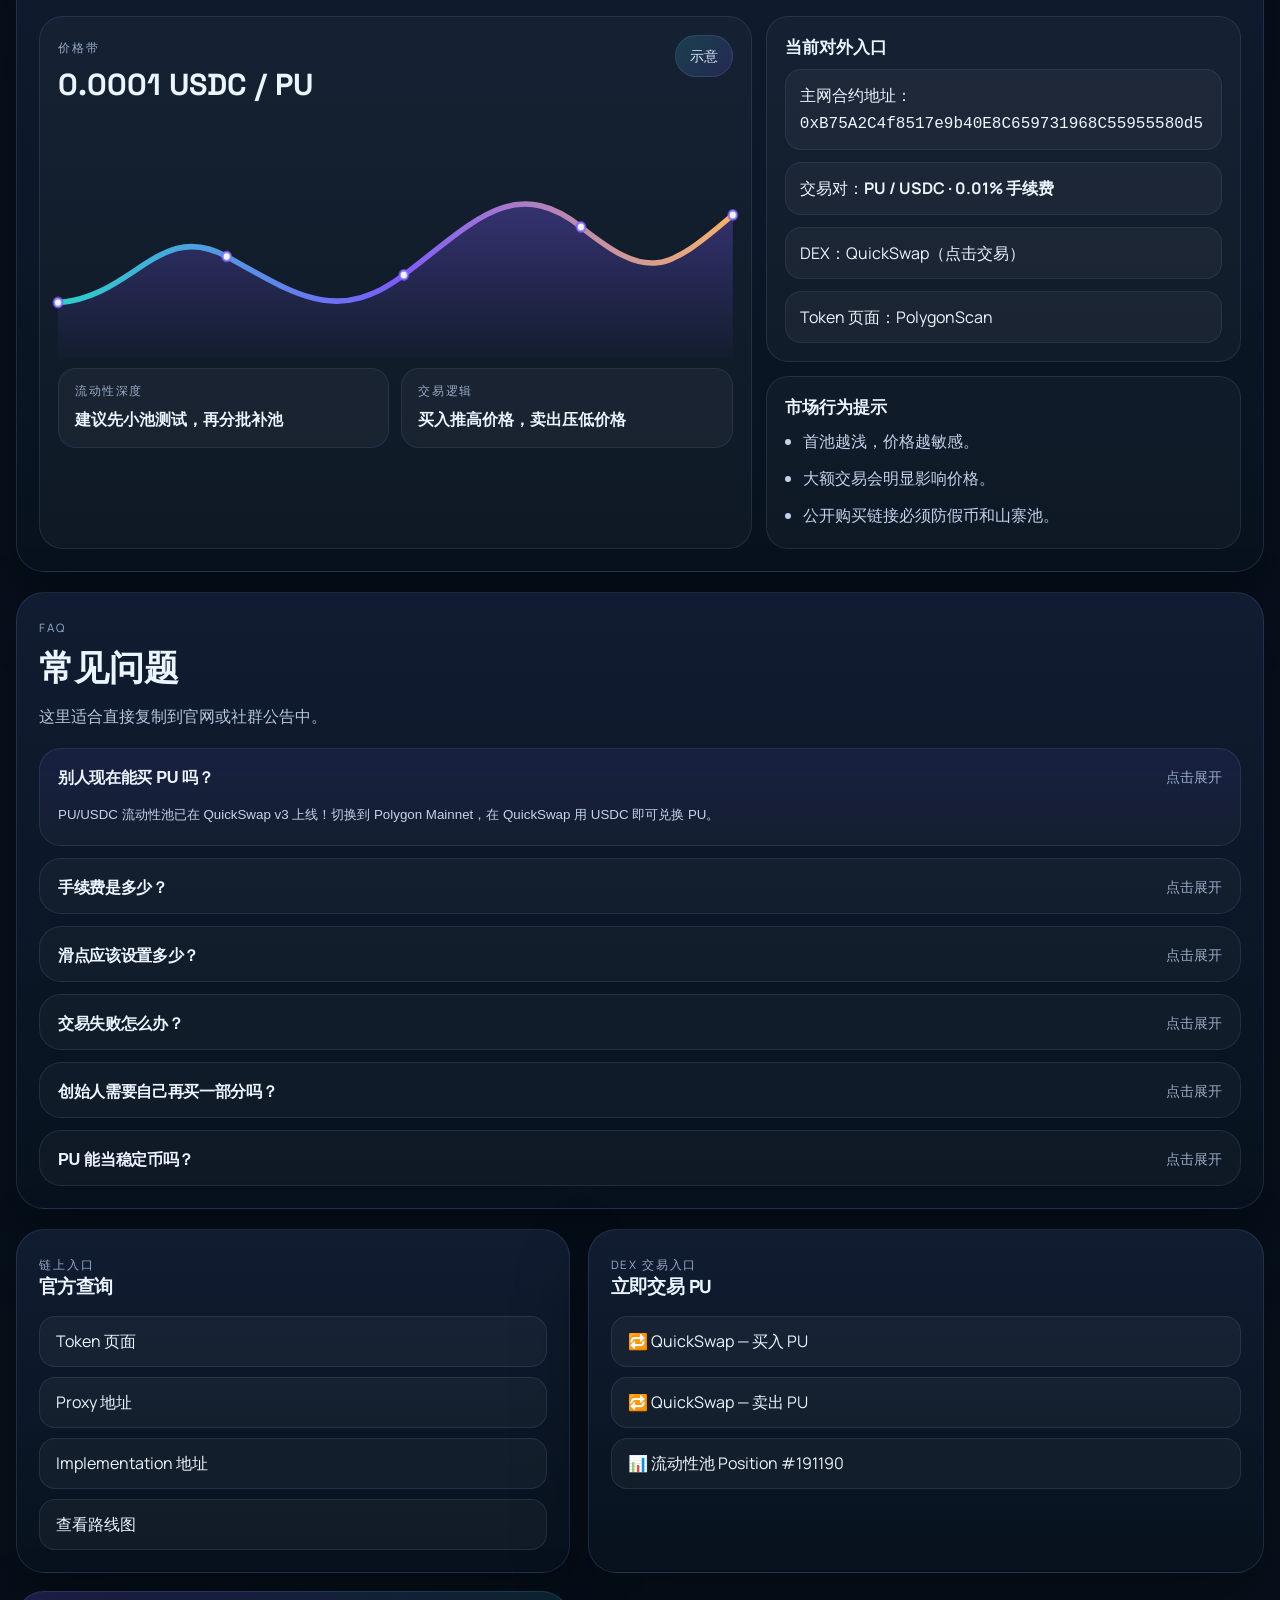
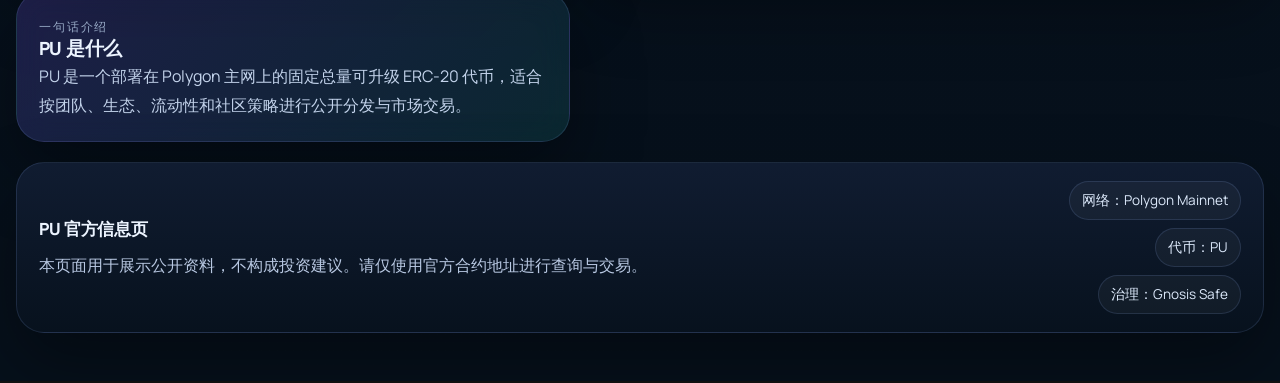
==== commit 055c1b13: "feat: add launch announcement page with bilingual trading guide" ====
--- a/index.html
+++ b/index.html
@@ -38,6 +38,7 @@
         <a class="nav-link" href="roadmap.html" data-nav-link data-nav="roadmap" data-zh="路线图" data-en="Roadmap">路线图</a>
         <a class="nav-link" href="faq.html" data-nav-link data-nav="faq" data-zh="FAQ" data-en="FAQ">FAQ</a>
         <a class="nav-link" href="index.html#links" data-nav-link data-nav="links" data-zh="入口" data-en="Links">入口</a>
+        <a class="nav-link" href="announce.html" data-nav-link data-nav="announce" data-zh="公告" data-en="Announce">公告</a>
       </nav>
 
       <button class="lang-toggle" type="button" data-lang-toggle>EN</button>
